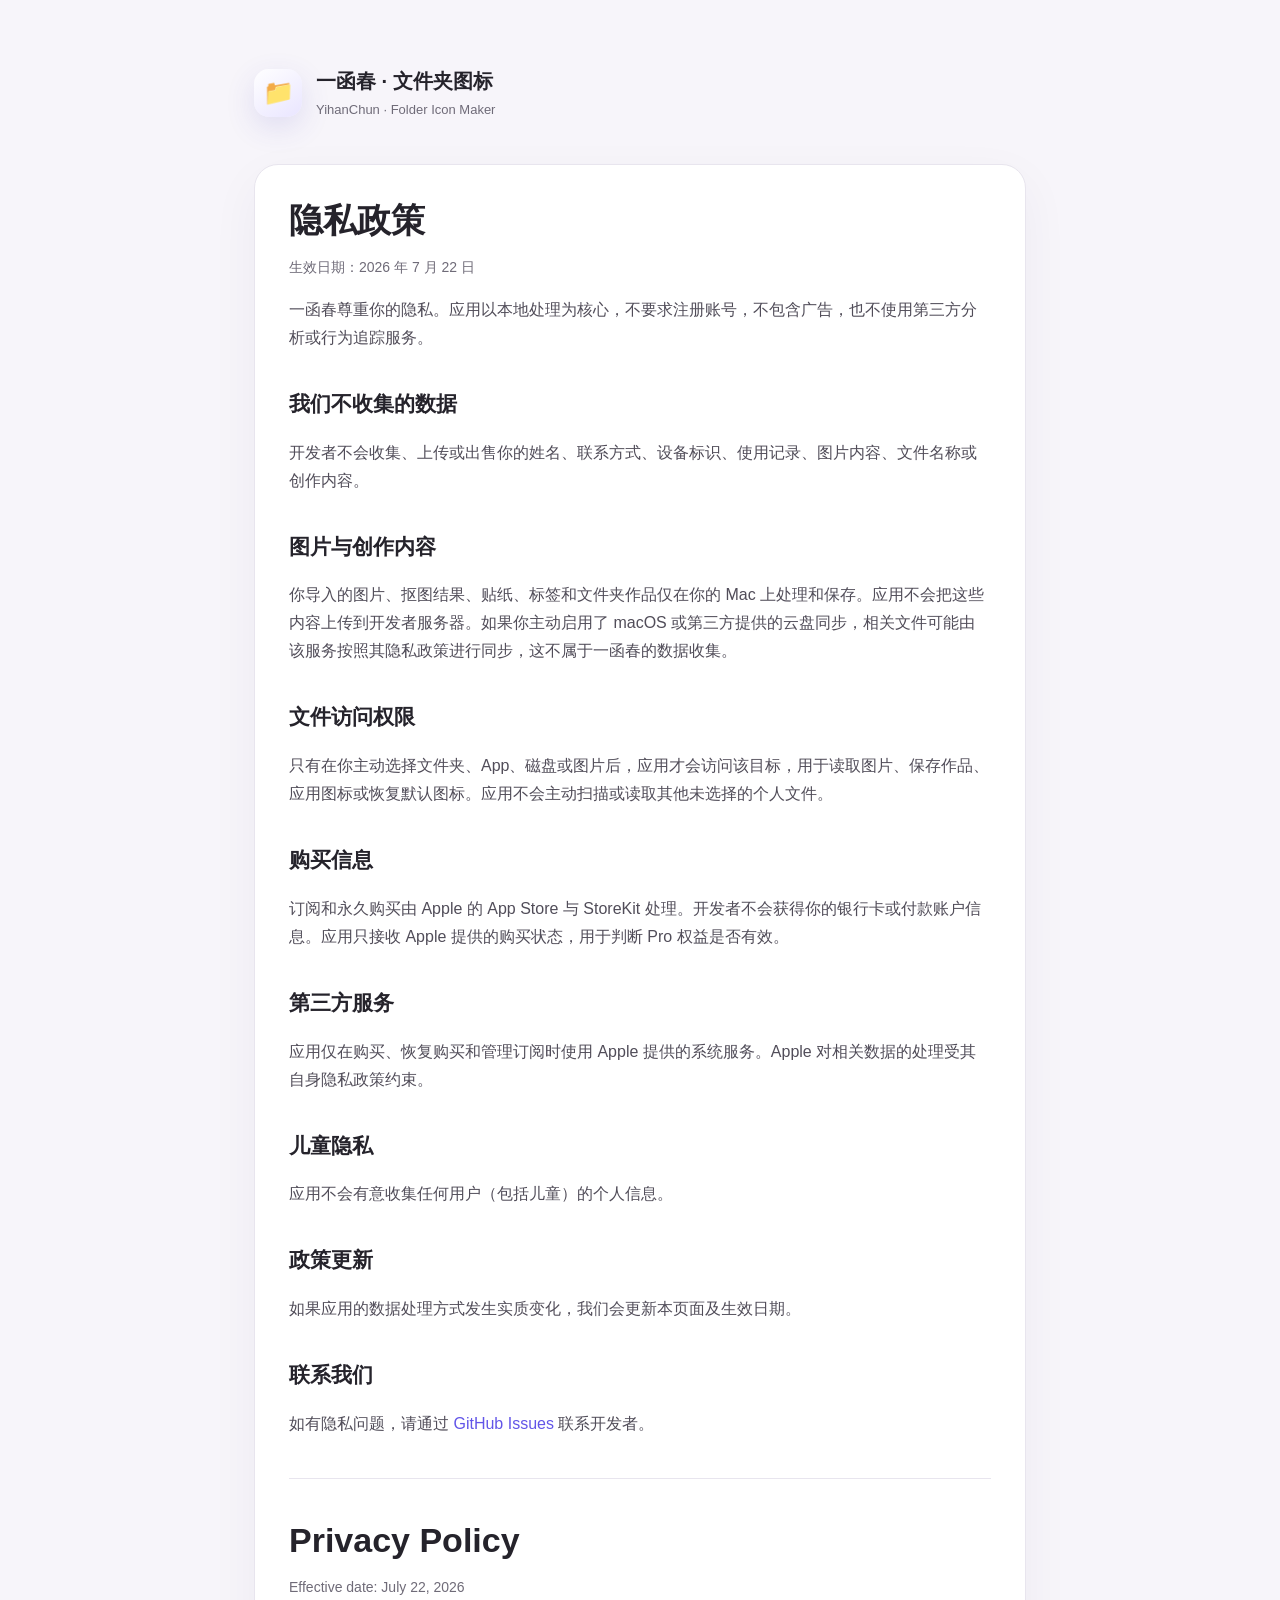
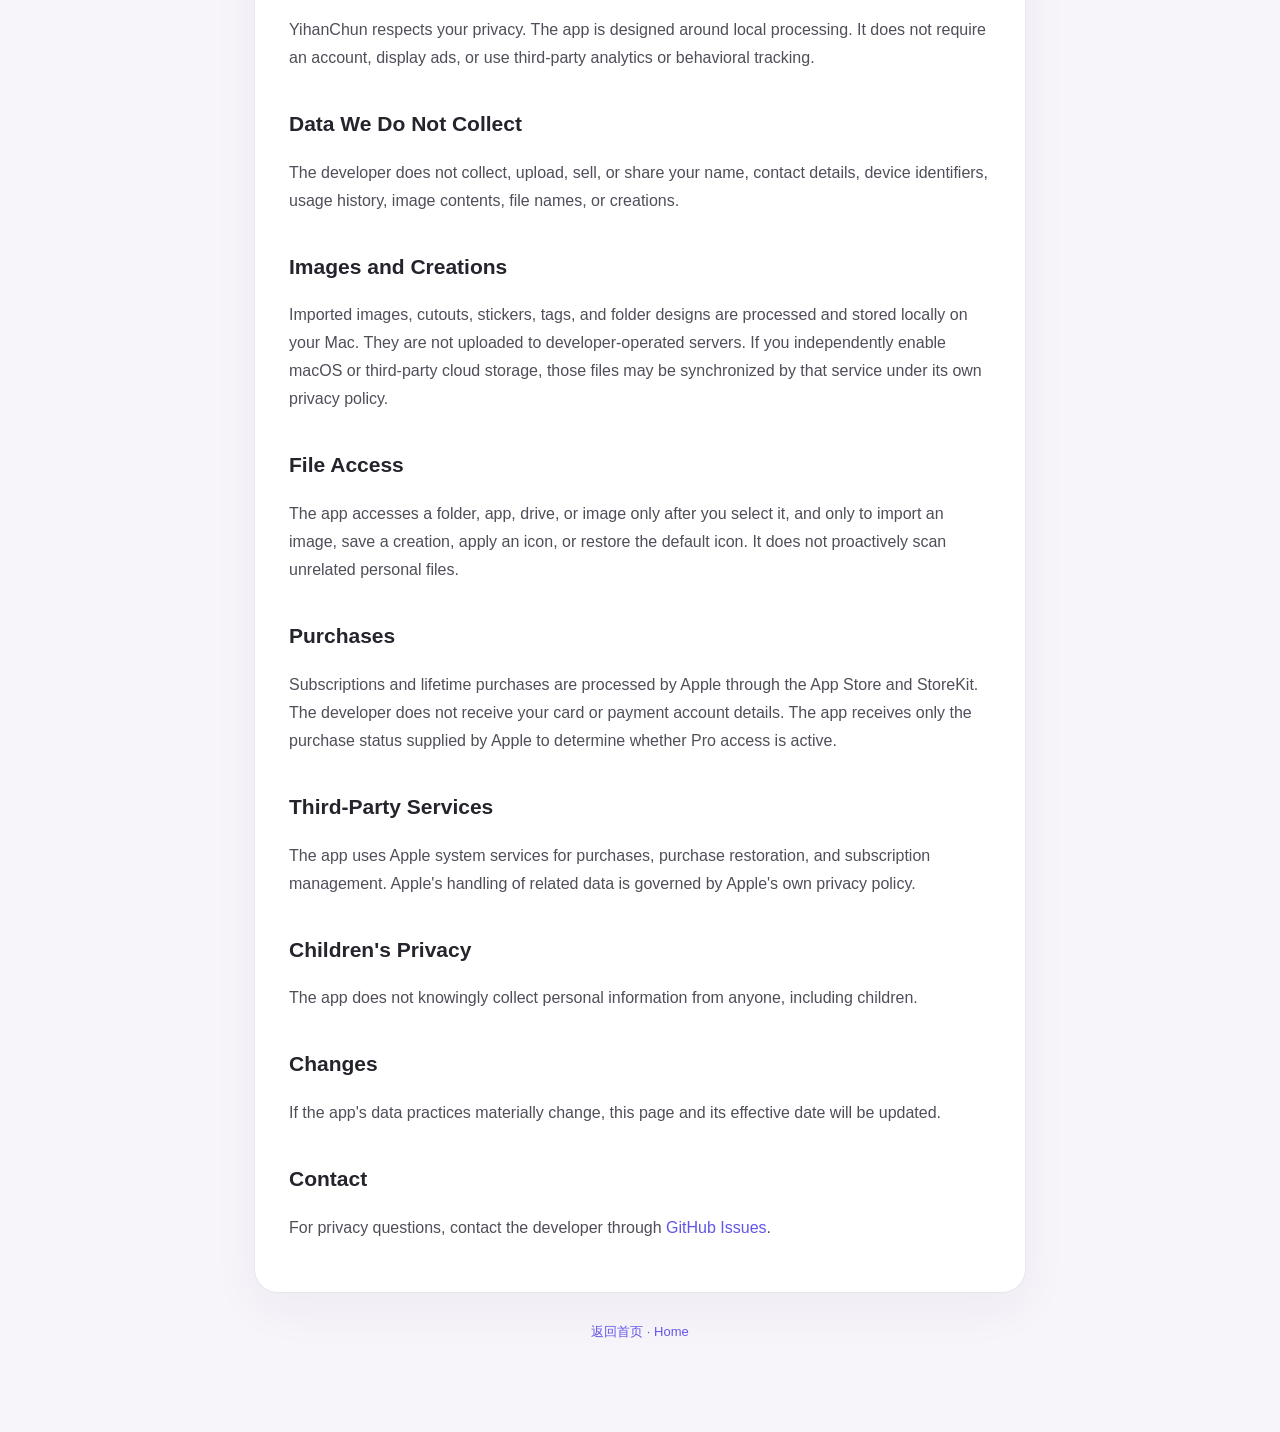
==== privacy.html @ e1590628 "Create privacy.html" ====
<!doctype html><html lang="zh-CN"><head><meta charset="utf-8"><meta name="viewport" content="width=device-width,initial-scale=1"><title>隐私政策 · 一函春</title><link rel="stylesheet" href="style.css"></head><body><main><div class="brand"><div class="mark">📁</div><div><strong>一函春 · 文件夹图标</strong><span>YihanChun · Folder Icon Maker</span></div></div><article class="card"><h1>隐私政策</h1><p class="meta">生效日期：2026 年 7 月 22 日</p><p>一函春尊重你的隐私。应用以本地处理为核心，不要求注册账号，不包含广告，也不使用第三方分析或行为追踪服务。</p><h2>我们不收集的数据</h2><p>开发者不会收集、上传或出售你的姓名、联系方式、设备标识、使用记录、图片内容、文件名称或创作内容。</p><h2>图片与创作内容</h2><p>你导入的图片、抠图结果、贴纸、标签和文件夹作品仅在你的 Mac 上处理和保存。应用不会把这些内容上传到开发者服务器。如果你主动启用了 macOS 或第三方提供的云盘同步，相关文件可能由该服务按照其隐私政策进行同步，这不属于一函春的数据收集。</p><h2>文件访问权限</h2><p>只有在你主动选择文件夹、App、磁盘或图片后，应用才会访问该目标，用于读取图片、保存作品、应用图标或恢复默认图标。应用不会主动扫描或读取其他未选择的个人文件。</p><h2>购买信息</h2><p>订阅和永久购买由 Apple 的 App Store 与 StoreKit 处理。开发者不会获得你的银行卡或付款账户信息。应用只接收 Apple 提供的购买状态，用于判断 Pro 权益是否有效。</p><h2>第三方服务</h2><p>应用仅在购买、恢复购买和管理订阅时使用 Apple 提供的系统服务。Apple 对相关数据的处理受其自身隐私政策约束。</p><h2>儿童隐私</h2><p>应用不会有意收集任何用户（包括儿童）的个人信息。</p><h2>政策更新</h2><p>如果应用的数据处理方式发生实质变化，我们会更新本页面及生效日期。</p><h2>联系我们</h2><p>如有隐私问题，请通过 <a href="https://github.com/YuSiBing/yihanchun-support/issues">GitHub Issues</a> 联系开发者。</p><hr id="english"><h1>Privacy Policy</h1><p class="meta">Effective date: July 22, 2026</p><p>YihanChun respects your privacy. The app is designed around local processing. It does not require an account, display ads, or use third-party analytics or behavioral tracking.</p><h2>Data We Do Not Collect</h2><p>The developer does not collect, upload, sell, or share your name, contact details, device identifiers, usage history, image contents, file names, or creations.</p><h2>Images and Creations</h2><p>Imported images, cutouts, stickers, tags, and folder designs are processed and stored locally on your Mac. They are not uploaded to developer-operated servers. If you independently enable macOS or third-party cloud storage, those files may be synchronized by that service under its own privacy policy.</p><h2>File Access</h2><p>The app accesses a folder, app, drive, or image only after you select it, and only to import an image, save a creation, apply an icon, or restore the default icon. It does not proactively scan unrelated personal files.</p><h2>Purchases</h2><p>Subscriptions and lifetime purchases are processed by Apple through the App Store and StoreKit. The developer does not receive your card or payment account details. The app receives only the purchase status supplied by Apple to determine whether Pro access is active.</p><h2>Third-Party Services</h2><p>The app uses Apple system services for purchases, purchase restoration, and subscription management. Apple's handling of related data is governed by Apple's own privacy policy.</p><h2>Children's Privacy</h2><p>The app does not knowingly collect personal information from anyone, including children.</p><h2>Changes</h2><p>If the app's data practices materially change, this page and its effective date will be updated.</p><h2>Contact</h2><p>For privacy questions, contact the developer through <a href="https://github.com/YuSiBing/yihanchun-support/issues">GitHub Issues</a>.</p></article><footer><a href="index.html">返回首页 · Home</a></footer></main></body></html>
---- style.css ----
:root{color-scheme:light dark;--accent:#6255e8;--paper:#fff;--ink:#25232b;--muted:#6f6b78;--line:#e8e5ee}
*{box-sizing:border-box}body{margin:0;font:16px/1.75 -apple-system,BlinkMacSystemFont,"SF Pro Text","PingFang SC",sans-serif;background:#f7f5fa;color:var(--ink)}
main{max-width:820px;margin:0 auto;padding:64px 24px 88px}.brand{display:flex;align-items:center;gap:14px;margin-bottom:42px}.mark{width:48px;height:48px;border-radius:15px;background:linear-gradient(145deg,#fff,#e9e5ff);box-shadow:0 10px 30px #4739bb22;display:grid;place-items:center;font-size:25px}.brand strong{font-size:20px}.brand span{display:block;color:var(--muted);font-size:13px}
.card{background:var(--paper);border:1px solid var(--line);border-radius:24px;padding:34px;box-shadow:0 16px 50px #33285a0c}h1{font-size:34px;line-height:1.25;margin:0 0 10px}h2{font-size:21px;margin:34px 0 8px}p,li{color:#514d59}a{color:var(--accent);text-decoration:none}a:hover{text-decoration:underline}.meta{color:var(--muted);font-size:14px}.links{display:grid;grid-template-columns:repeat(auto-fit,minmax(220px,1fr));gap:16px;margin-top:28px}.linkcard{display:block;padding:20px;border:1px solid var(--line);border-radius:18px;background:#faf9fc}.linkcard b{display:block;color:var(--ink);font-size:18px}.linkcard span{color:var(--muted);font-size:14px}hr{border:0;border-top:1px solid var(--line);margin:40px 0}footer{margin-top:28px;text-align:center;color:var(--muted);font-size:13px}
@media(prefers-color-scheme:dark){:root{--paper:#1d1b22;--ink:#f4f1f8;--muted:#aaa4b4;--line:#35313d}body{background:#141217}p,li{color:#ccc6d3}.linkcard{background:#242129}}
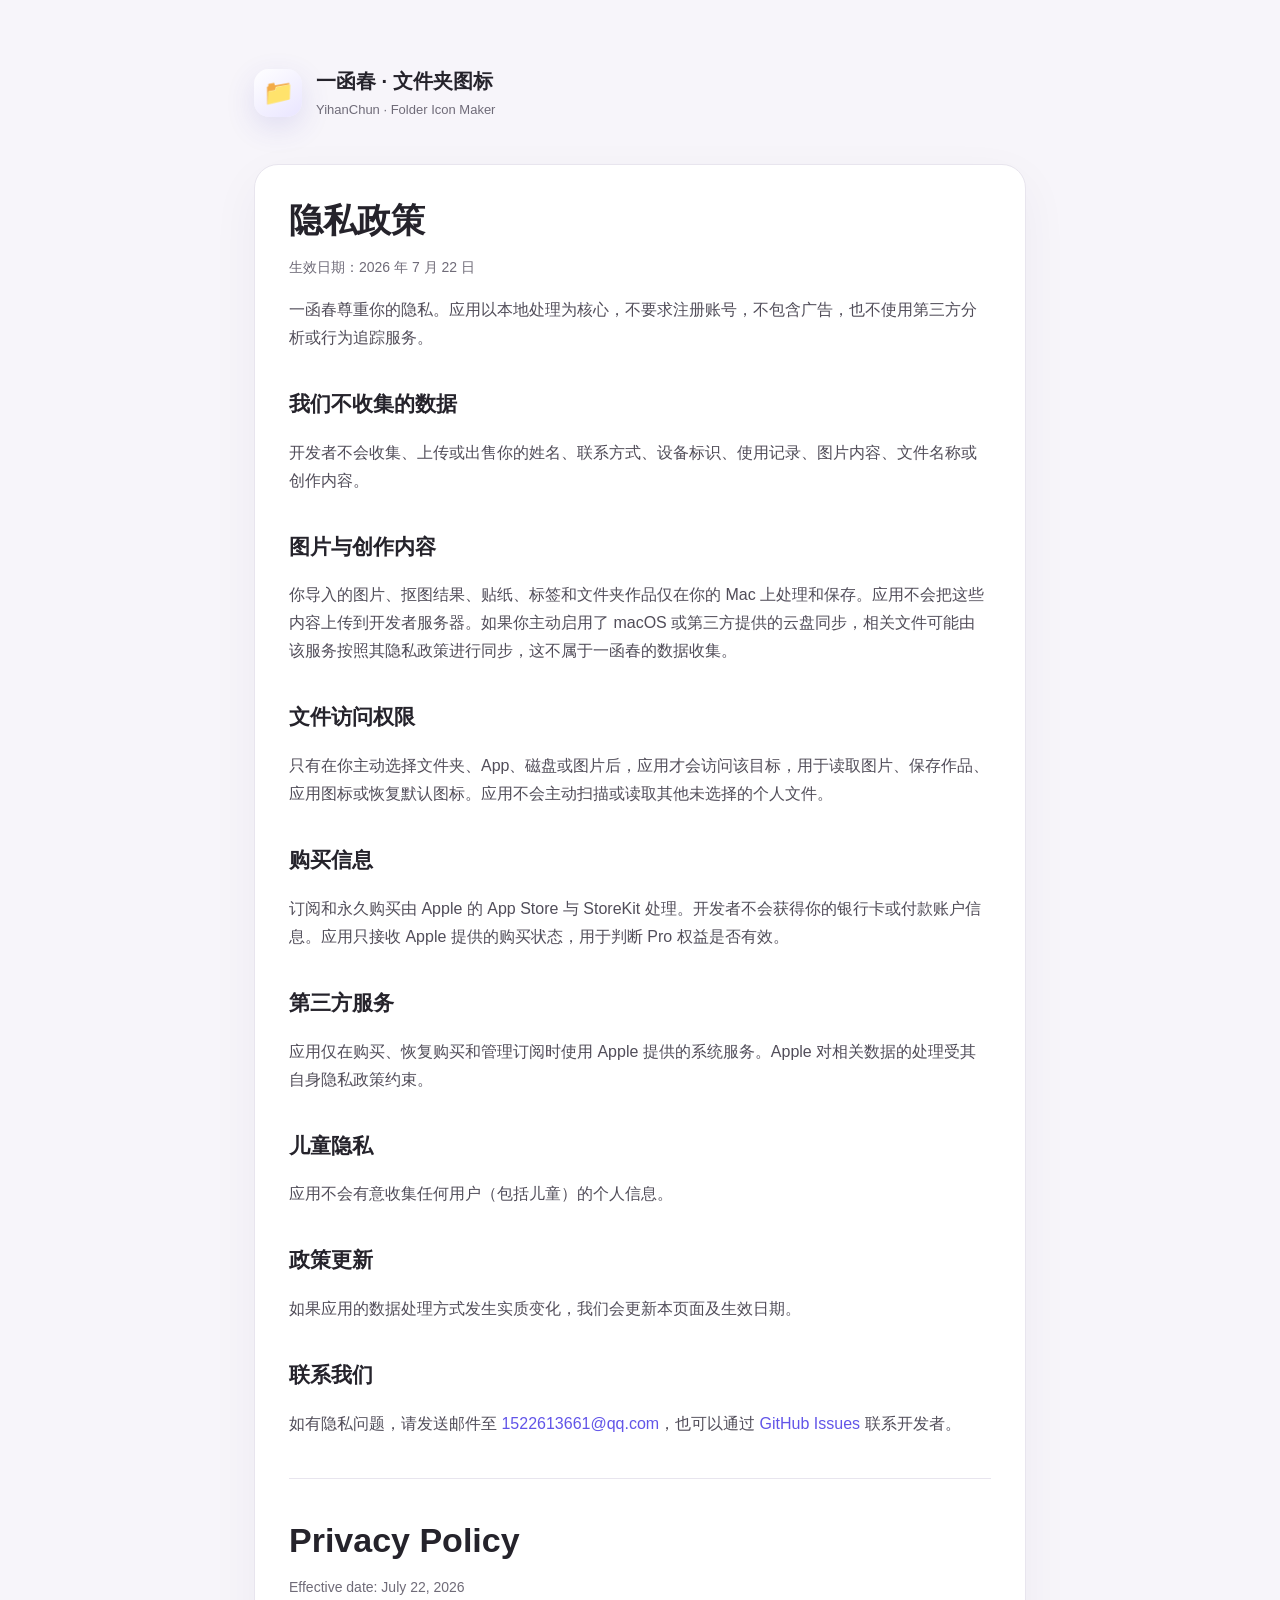
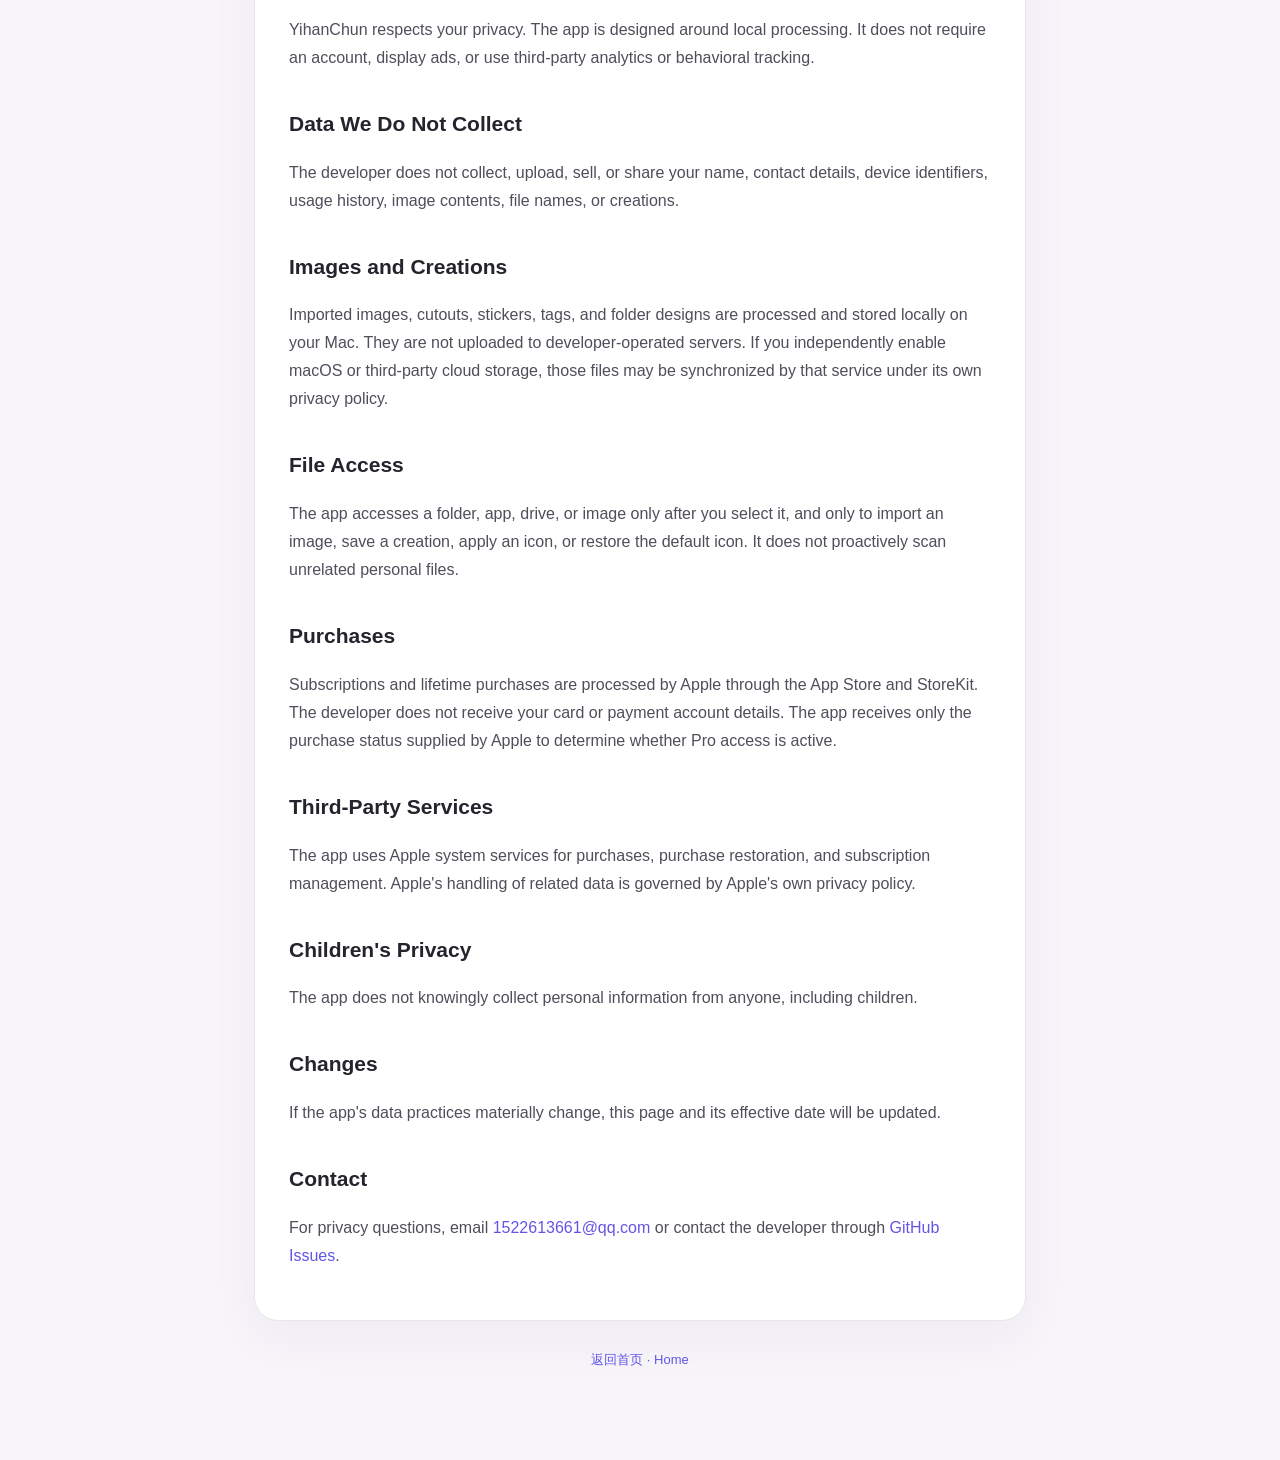
==== commit 6c54cc42: "Update privacy.html" ====
--- a/privacy.html
+++ b/privacy.html
@@ -1 +1 @@
-<!doctype html><html lang="zh-CN"><head><meta charset="utf-8"><meta name="viewport" content="width=device-width,initial-scale=1"><title>隐私政策 · 一函春</title><link rel="stylesheet" href="style.css"></head><body><main><div class="brand"><div class="mark">📁</div><div><strong>一函春 · 文件夹图标</strong><span>YihanChun · Folder Icon Maker</span></div></div><article class="card"><h1>隐私政策</h1><p class="meta">生效日期：2026 年 7 月 22 日</p><p>一函春尊重你的隐私。应用以本地处理为核心，不要求注册账号，不包含广告，也不使用第三方分析或行为追踪服务。</p><h2>我们不收集的数据</h2><p>开发者不会收集、上传或出售你的姓名、联系方式、设备标识、使用记录、图片内容、文件名称或创作内容。</p><h2>图片与创作内容</h2><p>你导入的图片、抠图结果、贴纸、标签和文件夹作品仅在你的 Mac 上处理和保存。应用不会把这些内容上传到开发者服务器。如果你主动启用了 macOS 或第三方提供的云盘同步，相关文件可能由该服务按照其隐私政策进行同步，这不属于一函春的数据收集。</p><h2>文件访问权限</h2><p>只有在你主动选择文件夹、App、磁盘或图片后，应用才会访问该目标，用于读取图片、保存作品、应用图标或恢复默认图标。应用不会主动扫描或读取其他未选择的个人文件。</p><h2>购买信息</h2><p>订阅和永久购买由 Apple 的 App Store 与 StoreKit 处理。开发者不会获得你的银行卡或付款账户信息。应用只接收 Apple 提供的购买状态，用于判断 Pro 权益是否有效。</p><h2>第三方服务</h2><p>应用仅在购买、恢复购买和管理订阅时使用 Apple 提供的系统服务。Apple 对相关数据的处理受其自身隐私政策约束。</p><h2>儿童隐私</h2><p>应用不会有意收集任何用户（包括儿童）的个人信息。</p><h2>政策更新</h2><p>如果应用的数据处理方式发生实质变化，我们会更新本页面及生效日期。</p><h2>联系我们</h2><p>如有隐私问题，请通过 <a href="https://github.com/YuSiBing/yihanchun-support/issues">GitHub Issues</a> 联系开发者。</p><hr id="english"><h1>Privacy Policy</h1><p class="meta">Effective date: July 22, 2026</p><p>YihanChun respects your privacy. The app is designed around local processing. It does not require an account, display ads, or use third-party analytics or behavioral tracking.</p><h2>Data We Do Not Collect</h2><p>The developer does not collect, upload, sell, or share your name, contact details, device identifiers, usage history, image contents, file names, or creations.</p><h2>Images and Creations</h2><p>Imported images, cutouts, stickers, tags, and folder designs are processed and stored locally on your Mac. They are not uploaded to developer-operated servers. If you independently enable macOS or third-party cloud storage, those files may be synchronized by that service under its own privacy policy.</p><h2>File Access</h2><p>The app accesses a folder, app, drive, or image only after you select it, and only to import an image, save a creation, apply an icon, or restore the default icon. It does not proactively scan unrelated personal files.</p><h2>Purchases</h2><p>Subscriptions and lifetime purchases are processed by Apple through the App Store and StoreKit. The developer does not receive your card or payment account details. The app receives only the purchase status supplied by Apple to determine whether Pro access is active.</p><h2>Third-Party Services</h2><p>The app uses Apple system services for purchases, purchase restoration, and subscription management. Apple's handling of related data is governed by Apple's own privacy policy.</p><h2>Children's Privacy</h2><p>The app does not knowingly collect personal information from anyone, including children.</p><h2>Changes</h2><p>If the app's data practices materially change, this page and its effective date will be updated.</p><h2>Contact</h2><p>For privacy questions, contact the developer through <a href="https://github.com/YuSiBing/yihanchun-support/issues">GitHub Issues</a>.</p></article><footer><a href="index.html">返回首页 · Home</a></footer></main></body></html>
+<!doctype html><html lang="zh-CN"><head><meta charset="utf-8"><meta name="viewport" content="width=device-width,initial-scale=1"><title>隐私政策 · 一函春</title><link rel="stylesheet" href="style.css"></head><body><main><div class="brand"><div class="mark">📁</div><div><strong>一函春 · 文件夹图标</strong><span>YihanChun · Folder Icon Maker</span></div></div><article class="card"><h1>隐私政策</h1><p class="meta">生效日期：2026 年 7 月 22 日</p><p>一函春尊重你的隐私。应用以本地处理为核心，不要求注册账号，不包含广告，也不使用第三方分析或行为追踪服务。</p><h2>我们不收集的数据</h2><p>开发者不会收集、上传或出售你的姓名、联系方式、设备标识、使用记录、图片内容、文件名称或创作内容。</p><h2>图片与创作内容</h2><p>你导入的图片、抠图结果、贴纸、标签和文件夹作品仅在你的 Mac 上处理和保存。应用不会把这些内容上传到开发者服务器。如果你主动启用了 macOS 或第三方提供的云盘同步，相关文件可能由该服务按照其隐私政策进行同步，这不属于一函春的数据收集。</p><h2>文件访问权限</h2><p>只有在你主动选择文件夹、App、磁盘或图片后，应用才会访问该目标，用于读取图片、保存作品、应用图标或恢复默认图标。应用不会主动扫描或读取其他未选择的个人文件。</p><h2>购买信息</h2><p>订阅和永久购买由 Apple 的 App Store 与 StoreKit 处理。开发者不会获得你的银行卡或付款账户信息。应用只接收 Apple 提供的购买状态，用于判断 Pro 权益是否有效。</p><h2>第三方服务</h2><p>应用仅在购买、恢复购买和管理订阅时使用 Apple 提供的系统服务。Apple 对相关数据的处理受其自身隐私政策约束。</p><h2>儿童隐私</h2><p>应用不会有意收集任何用户（包括儿童）的个人信息。</p><h2>政策更新</h2><p>如果应用的数据处理方式发生实质变化，我们会更新本页面及生效日期。</p><h2>联系我们</h2><p>如有隐私问题，请发送邮件至 <a href="mailto:1522613661@qq.com">1522613661@qq.com</a>，也可以通过 <a href="https://github.com/YuSiBing/yihanchun-support/issues">GitHub Issues</a> 联系开发者。</p><hr id="english"><h1>Privacy Policy</h1><p class="meta">Effective date: July 22, 2026</p><p>YihanChun respects your privacy. The app is designed around local processing. It does not require an account, display ads, or use third-party analytics or behavioral tracking.</p><h2>Data We Do Not Collect</h2><p>The developer does not collect, upload, sell, or share your name, contact details, device identifiers, usage history, image contents, file names, or creations.</p><h2>Images and Creations</h2><p>Imported images, cutouts, stickers, tags, and folder designs are processed and stored locally on your Mac. They are not uploaded to developer-operated servers. If you independently enable macOS or third-party cloud storage, those files may be synchronized by that service under its own privacy policy.</p><h2>File Access</h2><p>The app accesses a folder, app, drive, or image only after you select it, and only to import an image, save a creation, apply an icon, or restore the default icon. It does not proactively scan unrelated personal files.</p><h2>Purchases</h2><p>Subscriptions and lifetime purchases are processed by Apple through the App Store and StoreKit. The developer does not receive your card or payment account details. The app receives only the purchase status supplied by Apple to determine whether Pro access is active.</p><h2>Third-Party Services</h2><p>The app uses Apple system services for purchases, purchase restoration, and subscription management. Apple's handling of related data is governed by Apple's own privacy policy.</p><h2>Children's Privacy</h2><p>The app does not knowingly collect personal information from anyone, including children.</p><h2>Changes</h2><p>If the app's data practices materially change, this page and its effective date will be updated.</p><h2>Contact</h2><p>For privacy questions, email <a href="mailto:1522613661@qq.com">1522613661@qq.com</a> or contact the developer through <a href="https://github.com/YuSiBing/yihanchun-support/issues">GitHub Issues</a>.</p></article><footer><a href="index.html">返回首页 · Home</a></footer></main></body></html>
